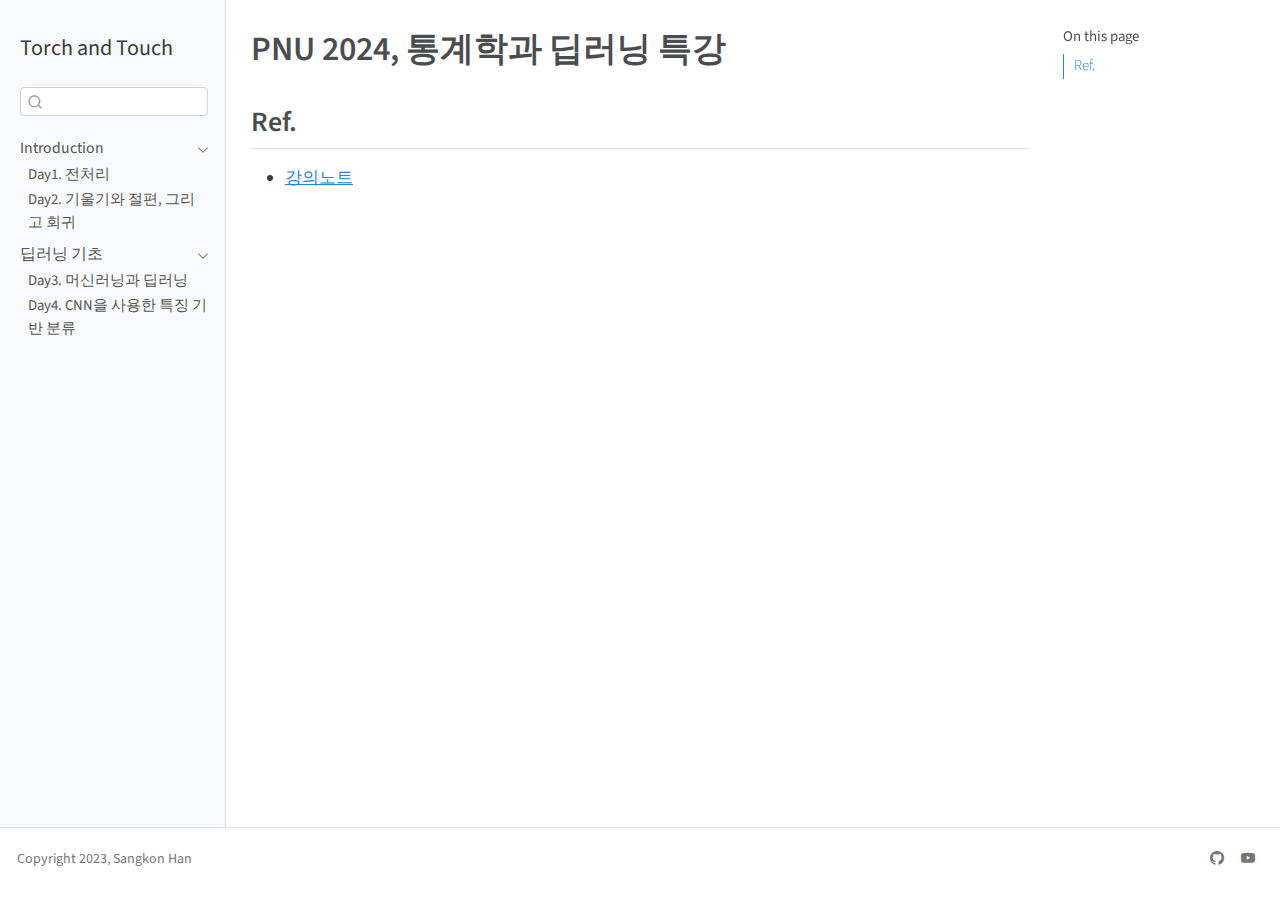
==== docs/index.html @ e37f135c "feat: 1주차" ====
<!DOCTYPE html>
<html xmlns="http://www.w3.org/1999/xhtml" lang="en" xml:lang="en"><head>

<meta charset="utf-8">
<meta name="generator" content="quarto-1.3.450">

<meta name="viewport" content="width=device-width, initial-scale=1.0, user-scalable=yes">


<title>Torch and Touch - PNU 2024, 통계학과 딥러닝 특강</title>
<style>
code{white-space: pre-wrap;}
span.smallcaps{font-variant: small-caps;}
div.columns{display: flex; gap: min(4vw, 1.5em);}
div.column{flex: auto; overflow-x: auto;}
div.hanging-indent{margin-left: 1.5em; text-indent: -1.5em;}
ul.task-list{list-style: none;}
ul.task-list li input[type="checkbox"] {
  width: 0.8em;
  margin: 0 0.8em 0.2em -1em; /* quarto-specific, see https://github.com/quarto-dev/quarto-cli/issues/4556 */ 
  vertical-align: middle;
}
</style>


<script src="site_libs/quarto-nav/quarto-nav.js"></script>
<script src="site_libs/quarto-nav/headroom.min.js"></script>
<script src="site_libs/clipboard/clipboard.min.js"></script>
<script src="site_libs/quarto-search/autocomplete.umd.js"></script>
<script src="site_libs/quarto-search/fuse.min.js"></script>
<script src="site_libs/quarto-search/quarto-search.js"></script>
<meta name="quarto:offset" content="./">
<script src="site_libs/quarto-html/quarto.js"></script>
<script src="site_libs/quarto-html/popper.min.js"></script>
<script src="site_libs/quarto-html/tippy.umd.min.js"></script>
<script src="site_libs/quarto-html/anchor.min.js"></script>
<link href="site_libs/quarto-html/tippy.css" rel="stylesheet">
<link href="site_libs/quarto-html/quarto-syntax-highlighting.css" rel="stylesheet" id="quarto-text-highlighting-styles">
<script src="site_libs/bootstrap/bootstrap.min.js"></script>
<link href="site_libs/bootstrap/bootstrap-icons.css" rel="stylesheet">
<link href="site_libs/bootstrap/bootstrap.min.css" rel="stylesheet" id="quarto-bootstrap" data-mode="light">
<script id="quarto-search-options" type="application/json">{
  "location": "sidebar",
  "copy-button": false,
  "collapse-after": 3,
  "panel-placement": "start",
  "type": "textbox",
  "limit": 20,
  "language": {
    "search-no-results-text": "No results",
    "search-matching-documents-text": "matching documents",
    "search-copy-link-title": "Copy link to search",
    "search-hide-matches-text": "Hide additional matches",
    "search-more-match-text": "more match in this document",
    "search-more-matches-text": "more matches in this document",
    "search-clear-button-title": "Clear",
    "search-detached-cancel-button-title": "Cancel",
    "search-submit-button-title": "Submit",
    "search-label": "Search"
  }
}</script>


<link rel="stylesheet" href="styles.css">
</head>

<body class="nav-sidebar docked">

<div id="quarto-search-results"></div>
  <header id="quarto-header" class="headroom fixed-top">
  <nav class="quarto-secondary-nav">
    <div class="container-fluid d-flex">
      <button type="button" class="quarto-btn-toggle btn" data-bs-toggle="collapse" data-bs-target="#quarto-sidebar,#quarto-sidebar-glass" aria-controls="quarto-sidebar" aria-expanded="false" aria-label="Toggle sidebar navigation" onclick="if (window.quartoToggleHeadroom) { window.quartoToggleHeadroom(); }">
        <i class="bi bi-layout-text-sidebar-reverse"></i>
      </button>
      <nav class="quarto-page-breadcrumbs" aria-label="breadcrumb"><ol class="breadcrumb"><li class="breadcrumb-item">
      Torch and Touch
      </li></ol></nav>
      <a class="flex-grow-1" role="button" data-bs-toggle="collapse" data-bs-target="#quarto-sidebar,#quarto-sidebar-glass" aria-controls="quarto-sidebar" aria-expanded="false" aria-label="Toggle sidebar navigation" onclick="if (window.quartoToggleHeadroom) { window.quartoToggleHeadroom(); }">      
      </a>
      <button type="button" class="btn quarto-search-button" aria-label="" onclick="window.quartoOpenSearch();">
        <i class="bi bi-search"></i>
      </button>
    </div>
  </nav>
</header>
<!-- content -->
<div id="quarto-content" class="quarto-container page-columns page-rows-contents page-layout-article">
<!-- sidebar -->
  <nav id="quarto-sidebar" class="sidebar collapse collapse-horizontal sidebar-navigation docked overflow-auto">
    <div class="pt-lg-2 mt-2 text-left sidebar-header">
    <div class="sidebar-title mb-0 py-0">
      <a href="./">Torch and Touch</a> 
    </div>
      </div>
        <div class="mt-2 flex-shrink-0 align-items-center">
        <div class="sidebar-search">
        <div id="quarto-search" class="" title="Search"></div>
        </div>
        </div>
    <div class="sidebar-menu-container"> 
    <ul class="list-unstyled mt-1">
        <li class="sidebar-item sidebar-item-section">
      <div class="sidebar-item-container"> 
            <a class="sidebar-item-text sidebar-link text-start" data-bs-toggle="collapse" data-bs-target="#" aria-expanded="true">
 <span class="menu-text">Introduction</span></a>
          <a class="sidebar-item-toggle text-start" data-bs-toggle="collapse" data-bs-target="#" aria-expanded="true" aria-label="Toggle section">
            <i class="bi bi-chevron-right ms-2"></i>
          </a> 
      </div>
      <ul id="" class="collapse list-unstyled sidebar-section depth1 show">  
          <li class="sidebar-item">
  <div class="sidebar-item-container"> 
  <a href="./DL01.html" class="sidebar-item-text sidebar-link">
 <span class="menu-text">Day1. 전처리</span></a>
  </div>
</li>
          <li class="sidebar-item">
  <div class="sidebar-item-container"> 
  <a href="./DL02.html" class="sidebar-item-text sidebar-link">
 <span class="menu-text">Day2. 기울기와 절편, 그리고 회귀</span></a>
  </div>
</li>
      </ul>
  </li>
        <li class="sidebar-item sidebar-item-section">
      <div class="sidebar-item-container"> 
            <a class="sidebar-item-text sidebar-link text-start" data-bs-toggle="collapse" data-bs-target="#" aria-expanded="true">
 <span class="menu-text">딥러닝 기초</span></a>
          <a class="sidebar-item-toggle text-start" data-bs-toggle="collapse" data-bs-target="#" aria-expanded="true" aria-label="Toggle section">
            <i class="bi bi-chevron-right ms-2"></i>
          </a> 
      </div>
      <ul id="" class="collapse list-unstyled sidebar-section depth1 show">  
          <li class="sidebar-item">
  <div class="sidebar-item-container"> 
  <a href="./DL03.html" class="sidebar-item-text sidebar-link">
 <span class="menu-text">Day3. 머신러닝과 딥러닝</span></a>
  </div>
</li>
          <li class="sidebar-item">
  <div class="sidebar-item-container"> 
  <a href="./DL04.html" class="sidebar-item-text sidebar-link">
 <span class="menu-text">Day4. CNN을 사용한 특징 기반 분류</span></a>
  </div>
</li>
      </ul>
  </li>
    </ul>
    </div>
</nav>
<div id="quarto-sidebar-glass" data-bs-toggle="collapse" data-bs-target="#quarto-sidebar,#quarto-sidebar-glass"></div>
<!-- margin-sidebar -->
    <div id="quarto-margin-sidebar" class="sidebar margin-sidebar">
        <nav id="TOC" role="doc-toc" class="toc-active">
    <h2 id="toc-title">On this page</h2>
   
  <ul>
  <li><a href="#ref." id="toc-ref." class="nav-link active" data-scroll-target="#ref.">Ref.</a></li>
  </ul>
</nav>
    </div>
<!-- main -->
<main class="content" id="quarto-document-content">

<header id="title-block-header" class="quarto-title-block default">
<div class="quarto-title">
<h1 class="title">PNU 2024, 통계학과 딥러닝 특강</h1>
</div>



<div class="quarto-title-meta">

    
  
    
  </div>
  

</header>

<section id="ref." class="level2">
<h2 class="anchored" data-anchor-id="ref.">Ref.</h2>
<ul>
<li><a href="https://docs.google.com/presentation/d/1ATnf8pThlAE1qPKG3QyYzNsoxRuohomOznWsZfZLNWk/edit#slide=id.p1">강의노트</a></li>
</ul>


</section>

</main> <!-- /main -->
<script id="quarto-html-after-body" type="application/javascript">
window.document.addEventListener("DOMContentLoaded", function (event) {
  const toggleBodyColorMode = (bsSheetEl) => {
    const mode = bsSheetEl.getAttribute("data-mode");
    const bodyEl = window.document.querySelector("body");
    if (mode === "dark") {
      bodyEl.classList.add("quarto-dark");
      bodyEl.classList.remove("quarto-light");
    } else {
      bodyEl.classList.add("quarto-light");
      bodyEl.classList.remove("quarto-dark");
    }
  }
  const toggleBodyColorPrimary = () => {
    const bsSheetEl = window.document.querySelector("link#quarto-bootstrap");
    if (bsSheetEl) {
      toggleBodyColorMode(bsSheetEl);
    }
  }
  toggleBodyColorPrimary();  
  const icon = "";
  const anchorJS = new window.AnchorJS();
  anchorJS.options = {
    placement: 'right',
    icon: icon
  };
  anchorJS.add('.anchored');
  const isCodeAnnotation = (el) => {
    for (const clz of el.classList) {
      if (clz.startsWith('code-annotation-')) {                     
        return true;
      }
    }
    return false;
  }
  const clipboard = new window.ClipboardJS('.code-copy-button', {
    text: function(trigger) {
      const codeEl = trigger.previousElementSibling.cloneNode(true);
      for (const childEl of codeEl.children) {
        if (isCodeAnnotation(childEl)) {
          childEl.remove();
        }
      }
      return codeEl.innerText;
    }
  });
  clipboard.on('success', function(e) {
    // button target
    const button = e.trigger;
    // don't keep focus
    button.blur();
    // flash "checked"
    button.classList.add('code-copy-button-checked');
    var currentTitle = button.getAttribute("title");
    button.setAttribute("title", "Copied!");
    let tooltip;
    if (window.bootstrap) {
      button.setAttribute("data-bs-toggle", "tooltip");
      button.setAttribute("data-bs-placement", "left");
      button.setAttribute("data-bs-title", "Copied!");
      tooltip = new bootstrap.Tooltip(button, 
        { trigger: "manual", 
          customClass: "code-copy-button-tooltip",
          offset: [0, -8]});
      tooltip.show();    
    }
    setTimeout(function() {
      if (tooltip) {
        tooltip.hide();
        button.removeAttribute("data-bs-title");
        button.removeAttribute("data-bs-toggle");
        button.removeAttribute("data-bs-placement");
      }
      button.setAttribute("title", currentTitle);
      button.classList.remove('code-copy-button-checked');
    }, 1000);
    // clear code selection
    e.clearSelection();
  });
  function tippyHover(el, contentFn) {
    const config = {
      allowHTML: true,
      content: contentFn,
      maxWidth: 500,
      delay: 100,
      arrow: false,
      appendTo: function(el) {
          return el.parentElement;
      },
      interactive: true,
      interactiveBorder: 10,
      theme: 'quarto',
      placement: 'bottom-start'
    };
    window.tippy(el, config); 
  }
  const noterefs = window.document.querySelectorAll('a[role="doc-noteref"]');
  for (var i=0; i<noterefs.length; i++) {
    const ref = noterefs[i];
    tippyHover(ref, function() {
      // use id or data attribute instead here
      let href = ref.getAttribute('data-footnote-href') || ref.getAttribute('href');
      try { href = new URL(href).hash; } catch {}
      const id = href.replace(/^#\/?/, "");
      const note = window.document.getElementById(id);
      return note.innerHTML;
    });
  }
      let selectedAnnoteEl;
      const selectorForAnnotation = ( cell, annotation) => {
        let cellAttr = 'data-code-cell="' + cell + '"';
        let lineAttr = 'data-code-annotation="' +  annotation + '"';
        const selector = 'span[' + cellAttr + '][' + lineAttr + ']';
        return selector;
      }
      const selectCodeLines = (annoteEl) => {
        const doc = window.document;
        const targetCell = annoteEl.getAttribute("data-target-cell");
        const targetAnnotation = annoteEl.getAttribute("data-target-annotation");
        const annoteSpan = window.document.querySelector(selectorForAnnotation(targetCell, targetAnnotation));
        const lines = annoteSpan.getAttribute("data-code-lines").split(",");
        const lineIds = lines.map((line) => {
          return targetCell + "-" + line;
        })
        let top = null;
        let height = null;
        let parent = null;
        if (lineIds.length > 0) {
            //compute the position of the single el (top and bottom and make a div)
            const el = window.document.getElementById(lineIds[0]);
            top = el.offsetTop;
            height = el.offsetHeight;
            parent = el.parentElement.parentElement;
          if (lineIds.length > 1) {
            const lastEl = window.document.getElementById(lineIds[lineIds.length - 1]);
            const bottom = lastEl.offsetTop + lastEl.offsetHeight;
            height = bottom - top;
          }
          if (top !== null && height !== null && parent !== null) {
            // cook up a div (if necessary) and position it 
            let div = window.document.getElementById("code-annotation-line-highlight");
            if (div === null) {
              div = window.document.createElement("div");
              div.setAttribute("id", "code-annotation-line-highlight");
              div.style.position = 'absolute';
              parent.appendChild(div);
            }
            div.style.top = top - 2 + "px";
            div.style.height = height + 4 + "px";
            let gutterDiv = window.document.getElementById("code-annotation-line-highlight-gutter");
            if (gutterDiv === null) {
              gutterDiv = window.document.createElement("div");
              gutterDiv.setAttribute("id", "code-annotation-line-highlight-gutter");
              gutterDiv.style.position = 'absolute';
              const codeCell = window.document.getElementById(targetCell);
              const gutter = codeCell.querySelector('.code-annotation-gutter');
              gutter.appendChild(gutterDiv);
            }
            gutterDiv.style.top = top - 2 + "px";
            gutterDiv.style.height = height + 4 + "px";
          }
          selectedAnnoteEl = annoteEl;
        }
      };
      const unselectCodeLines = () => {
        const elementsIds = ["code-annotation-line-highlight", "code-annotation-line-highlight-gutter"];
        elementsIds.forEach((elId) => {
          const div = window.document.getElementById(elId);
          if (div) {
            div.remove();
          }
        });
        selectedAnnoteEl = undefined;
      };
      // Attach click handler to the DT
      const annoteDls = window.document.querySelectorAll('dt[data-target-cell]');
      for (const annoteDlNode of annoteDls) {
        annoteDlNode.addEventListener('click', (event) => {
          const clickedEl = event.target;
          if (clickedEl !== selectedAnnoteEl) {
            unselectCodeLines();
            const activeEl = window.document.querySelector('dt[data-target-cell].code-annotation-active');
            if (activeEl) {
              activeEl.classList.remove('code-annotation-active');
            }
            selectCodeLines(clickedEl);
            clickedEl.classList.add('code-annotation-active');
          } else {
            // Unselect the line
            unselectCodeLines();
            clickedEl.classList.remove('code-annotation-active');
          }
        });
      }
  const findCites = (el) => {
    const parentEl = el.parentElement;
    if (parentEl) {
      const cites = parentEl.dataset.cites;
      if (cites) {
        return {
          el,
          cites: cites.split(' ')
        };
      } else {
        return findCites(el.parentElement)
      }
    } else {
      return undefined;
    }
  };
  var bibliorefs = window.document.querySelectorAll('a[role="doc-biblioref"]');
  for (var i=0; i<bibliorefs.length; i++) {
    const ref = bibliorefs[i];
    const citeInfo = findCites(ref);
    if (citeInfo) {
      tippyHover(citeInfo.el, function() {
        var popup = window.document.createElement('div');
        citeInfo.cites.forEach(function(cite) {
          var citeDiv = window.document.createElement('div');
          citeDiv.classList.add('hanging-indent');
          citeDiv.classList.add('csl-entry');
          var biblioDiv = window.document.getElementById('ref-' + cite);
          if (biblioDiv) {
            citeDiv.innerHTML = biblioDiv.innerHTML;
          }
          popup.appendChild(citeDiv);
        });
        return popup.innerHTML;
      });
    }
  }
});
</script>
</div> <!-- /content -->
<footer class="footer">
  <div class="nav-footer">
    <div class="nav-footer-left">Copyright 2023, Sangkon Han</div>   
    <div class="nav-footer-center">
      &nbsp;
    </div>
    <div class="nav-footer-right">
      <ul class="footer-items list-unstyled">
    <li class="nav-item compact">
    <a class="nav-link" href="https://github.com/sigmadream">
      <i class="bi bi-github" role="img">
</i> 
    </a>
  </li>  
    <li class="nav-item compact">
    <a class="nav-link" href="https://www.youtube.com/@sangkonhan">
      <i class="bi bi-youtube" role="img">
</i> 
    </a>
  </li>  
</ul>
    </div>
  </div>
</footer>



</body></html>
---- docs/site_libs/quarto-html/tippy.css ----
.tippy-box[data-animation=fade][data-state=hidden]{opacity:0}[data-tippy-root]{max-width:calc(100vw - 10px)}.tippy-box{position:relative;background-color:#333;color:#fff;border-radius:4px;font-size:14px;line-height:1.4;white-space:normal;outline:0;transition-property:transform,visibility,opacity}.tippy-box[data-placement^=top]>.tippy-arrow{bottom:0}.tippy-box[data-placement^=top]>.tippy-arrow:before{bottom:-7px;left:0;border-width:8px 8px 0;border-top-color:initial;transform-origin:center top}.tippy-box[data-placement^=bottom]>.tippy-arrow{top:0}.tippy-box[data-placement^=bottom]>.tippy-arrow:before{top:-7px;left:0;border-width:0 8px 8px;border-bottom-color:initial;transform-origin:center bottom}.tippy-box[data-placement^=left]>.tippy-arrow{right:0}.tippy-box[data-placement^=left]>.tippy-arrow:before{border-width:8px 0 8px 8px;border-left-color:initial;right:-7px;transform-origin:center left}.tippy-box[data-placement^=right]>.tippy-arrow{left:0}.tippy-box[data-placement^=right]>.tippy-arrow:before{left:-7px;border-width:8px 8px 8px 0;border-right-color:initial;transform-origin:center right}.tippy-box[data-inertia][data-state=visible]{transition-timing-function:cubic-bezier(.54,1.5,.38,1.11)}.tippy-arrow{width:16px;height:16px;color:#333}.tippy-arrow:before{content:"";position:absolute;border-color:transparent;border-style:solid}.tippy-content{position:relative;padding:5px 9px;z-index:1}
---- docs/site_libs/quarto-html/quarto-syntax-highlighting.css ----
/* quarto syntax highlight colors */
:root {
  --quarto-hl-ot-color: #003B4F;
  --quarto-hl-at-color: #657422;
  --quarto-hl-ss-color: #20794D;
  --quarto-hl-an-color: #5E5E5E;
  --quarto-hl-fu-color: #4758AB;
  --quarto-hl-st-color: #20794D;
  --quarto-hl-cf-color: #003B4F;
  --quarto-hl-op-color: #5E5E5E;
  --quarto-hl-er-color: #AD0000;
  --quarto-hl-bn-color: #AD0000;
  --quarto-hl-al-color: #AD0000;
  --quarto-hl-va-color: #111111;
  --quarto-hl-bu-color: inherit;
  --quarto-hl-ex-color: inherit;
  --quarto-hl-pp-color: #AD0000;
  --quarto-hl-in-color: #5E5E5E;
  --quarto-hl-vs-color: #20794D;
  --quarto-hl-wa-color: #5E5E5E;
  --quarto-hl-do-color: #5E5E5E;
  --quarto-hl-im-color: #00769E;
  --quarto-hl-ch-color: #20794D;
  --quarto-hl-dt-color: #AD0000;
  --quarto-hl-fl-color: #AD0000;
  --quarto-hl-co-color: #5E5E5E;
  --quarto-hl-cv-color: #5E5E5E;
  --quarto-hl-cn-color: #8f5902;
  --quarto-hl-sc-color: #5E5E5E;
  --quarto-hl-dv-color: #AD0000;
  --quarto-hl-kw-color: #003B4F;
}

/* other quarto variables */
:root {
  --quarto-font-monospace: SFMono-Regular, Menlo, Monaco, Consolas, "Liberation Mono", "Courier New", monospace;
}

pre > code.sourceCode > span {
  color: #003B4F;
}

code span {
  color: #003B4F;
}

code.sourceCode > span {
  color: #003B4F;
}

div.sourceCode,
div.sourceCode pre.sourceCode {
  color: #003B4F;
}

code span.ot {
  color: #003B4F;
  font-style: inherit;
}

code span.at {
  color: #657422;
  font-style: inherit;
}

code span.ss {
  color: #20794D;
  font-style: inherit;
}

code span.an {
  color: #5E5E5E;
  font-style: inherit;
}

code span.fu {
  color: #4758AB;
  font-style: inherit;
}

code span.st {
  color: #20794D;
  font-style: inherit;
}

code span.cf {
  color: #003B4F;
  font-style: inherit;
}

code span.op {
  color: #5E5E5E;
  font-style: inherit;
}

code span.er {
  color: #AD0000;
  font-style: inherit;
}

code span.bn {
  color: #AD0000;
  font-style: inherit;
}

code span.al {
  color: #AD0000;
  font-style: inherit;
}

code span.va {
  color: #111111;
  font-style: inherit;
}

code span.bu {
  font-style: inherit;
}

code span.ex {
  font-style: inherit;
}

code span.pp {
  color: #AD0000;
  font-style: inherit;
}

code span.in {
  color: #5E5E5E;
  font-style: inherit;
}

code span.vs {
  color: #20794D;
  font-style: inherit;
}

code span.wa {
  color: #5E5E5E;
  font-style: italic;
}

code span.do {
  color: #5E5E5E;
  font-style: italic;
}

code span.im {
  color: #00769E;
  font-style: inherit;
}

code span.ch {
  color: #20794D;
  font-style: inherit;
}

code span.dt {
  color: #AD0000;
  font-style: inherit;
}

code span.fl {
  color: #AD0000;
  font-style: inherit;
}

code span.co {
  color: #5E5E5E;
  font-style: inherit;
}

code span.cv {
  color: #5E5E5E;
  font-style: italic;
}

code span.cn {
  color: #8f5902;
  font-style: inherit;
}

code span.sc {
  color: #5E5E5E;
  font-style: inherit;
}

code span.dv {
  color: #AD0000;
  font-style: inherit;
}

code span.kw {
  color: #003B4F;
  font-style: inherit;
}

.prevent-inlining {
  content: "</";
}

/*# sourceMappingURL=debc5d5d77c3f9108843748ff7464032.css.map */
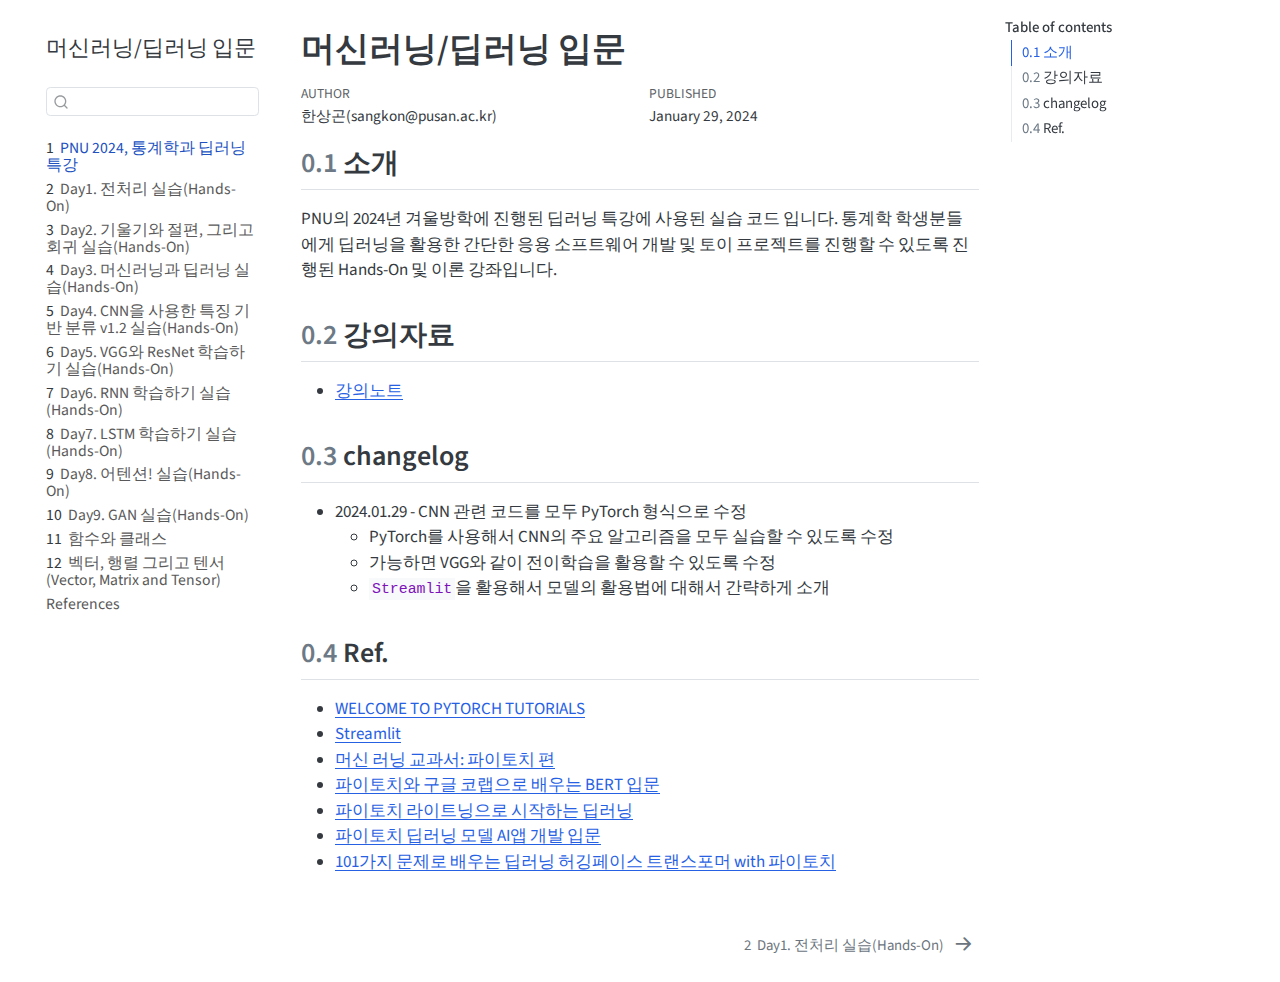
==== commit 1419d2ef: "feat: 2주차" ====
--- a/docs/index.html
+++ b/docs/index.html
@@ -2,12 +2,14 @@
 <html xmlns="http://www.w3.org/1999/xhtml" lang="en" xml:lang="en"><head>
 
 <meta charset="utf-8">
-<meta name="generator" content="quarto-1.3.450">
+<meta name="generator" content="quarto-1.4.549">
 
 <meta name="viewport" content="width=device-width, initial-scale=1.0, user-scalable=yes">
 
-
-<title>Torch and Touch - PNU 2024, 통계학과 딥러닝 특강</title>
+<meta name="author" content="한상곤(sangkon@pusan.ac.kr)">
+<meta name="dcterms.date" content="2024-01-29">
+
+<title>머신러닝/딥러닝 입문</title>
 <style>
 code{white-space: pre-wrap;}
 span.smallcaps{font-variant: small-caps;}
@@ -30,6 +32,7 @@
 <script src="site_libs/quarto-search/fuse.min.js"></script>
 <script src="site_libs/quarto-search/quarto-search.js"></script>
 <meta name="quarto:offset" content="./">
+<link href="./DL01.html" rel="next">
 <script src="site_libs/quarto-html/quarto.js"></script>
 <script src="site_libs/quarto-html/popper.min.js"></script>
 <script src="site_libs/quarto-html/tippy.umd.min.js"></script>
@@ -45,7 +48,13 @@
   "collapse-after": 3,
   "panel-placement": "start",
   "type": "textbox",
-  "limit": 20,
+  "limit": 50,
+  "keyboard-shortcut": [
+    "f",
+    "/",
+    "s"
+  ],
+  "show-item-context": false,
   "language": {
     "search-no-results-text": "No results",
     "search-matching-documents-text": "matching documents",
@@ -54,6 +63,7 @@
     "search-more-match-text": "more match in this document",
     "search-more-matches-text": "more matches in this document",
     "search-clear-button-title": "Clear",
+    "search-text-placeholder": "",
     "search-detached-cancel-button-title": "Cancel",
     "search-submit-button-title": "Submit",
     "search-label": "Search"
@@ -61,23 +71,20 @@
 }</script>
 
 
-<link rel="stylesheet" href="styles.css">
 </head>
 
-<body class="nav-sidebar docked">
+<body class="nav-sidebar floating">
 
 <div id="quarto-search-results"></div>
   <header id="quarto-header" class="headroom fixed-top">
   <nav class="quarto-secondary-nav">
     <div class="container-fluid d-flex">
-      <button type="button" class="quarto-btn-toggle btn" data-bs-toggle="collapse" data-bs-target="#quarto-sidebar,#quarto-sidebar-glass" aria-controls="quarto-sidebar" aria-expanded="false" aria-label="Toggle sidebar navigation" onclick="if (window.quartoToggleHeadroom) { window.quartoToggleHeadroom(); }">
+      <button type="button" class="quarto-btn-toggle btn" data-bs-toggle="collapse" data-bs-target=".quarto-sidebar-collapse-item" aria-controls="quarto-sidebar" aria-expanded="false" aria-label="Toggle sidebar navigation" onclick="if (window.quartoToggleHeadroom) { window.quartoToggleHeadroom(); }">
         <i class="bi bi-layout-text-sidebar-reverse"></i>
       </button>
-      <nav class="quarto-page-breadcrumbs" aria-label="breadcrumb"><ol class="breadcrumb"><li class="breadcrumb-item">
-      Torch and Touch
-      </li></ol></nav>
-      <a class="flex-grow-1" role="button" data-bs-toggle="collapse" data-bs-target="#quarto-sidebar,#quarto-sidebar-glass" aria-controls="quarto-sidebar" aria-expanded="false" aria-label="Toggle sidebar navigation" onclick="if (window.quartoToggleHeadroom) { window.quartoToggleHeadroom(); }">      
-      </a>
+        <nav class="quarto-page-breadcrumbs" aria-label="breadcrumb"><ol class="breadcrumb"><li class="breadcrumb-item"><a href="./index.html"><span class="chapter-number">1</span>&nbsp; <span class="chapter-title">PNU 2024, 통계학과 딥러닝 특강</span></a></li></ol></nav>
+        <a class="flex-grow-1" role="button" data-bs-toggle="collapse" data-bs-target=".quarto-sidebar-collapse-item" aria-controls="quarto-sidebar" aria-expanded="false" aria-label="Toggle sidebar navigation" onclick="if (window.quartoToggleHeadroom) { window.quartoToggleHeadroom(); }">      
+        </a>
       <button type="button" class="btn quarto-search-button" aria-label="" onclick="window.quartoOpenSearch();">
         <i class="bi bi-search"></i>
       </button>
@@ -87,10 +94,10 @@
 <!-- content -->
 <div id="quarto-content" class="quarto-container page-columns page-rows-contents page-layout-article">
 <!-- sidebar -->
-  <nav id="quarto-sidebar" class="sidebar collapse collapse-horizontal sidebar-navigation docked overflow-auto">
+  <nav id="quarto-sidebar" class="sidebar collapse collapse-horizontal quarto-sidebar-collapse-item sidebar-navigation floating overflow-auto">
     <div class="pt-lg-2 mt-2 text-left sidebar-header">
     <div class="sidebar-title mb-0 py-0">
-      <a href="./">Torch and Touch</a> 
+      <a href="./">머신러닝/딥러닝 입문</a> 
     </div>
       </div>
         <div class="mt-2 flex-shrink-0 align-items-center">
@@ -100,63 +107,98 @@
         </div>
     <div class="sidebar-menu-container"> 
     <ul class="list-unstyled mt-1">
-        <li class="sidebar-item sidebar-item-section">
-      <div class="sidebar-item-container"> 
-            <a class="sidebar-item-text sidebar-link text-start" data-bs-toggle="collapse" data-bs-target="#" aria-expanded="true">
- <span class="menu-text">Introduction</span></a>
-          <a class="sidebar-item-toggle text-start" data-bs-toggle="collapse" data-bs-target="#" aria-expanded="true" aria-label="Toggle section">
-            <i class="bi bi-chevron-right ms-2"></i>
-          </a> 
-      </div>
-      <ul id="" class="collapse list-unstyled sidebar-section depth1 show">  
-          <li class="sidebar-item">
+        <li class="sidebar-item">
+  <div class="sidebar-item-container"> 
+  <a href="./index.html" class="sidebar-item-text sidebar-link active">
+ <span class="menu-text"><span class="chapter-number">1</span>&nbsp; <span class="chapter-title">PNU 2024, 통계학과 딥러닝 특강</span></span></a>
+  </div>
+</li>
+        <li class="sidebar-item">
   <div class="sidebar-item-container"> 
   <a href="./DL01.html" class="sidebar-item-text sidebar-link">
- <span class="menu-text">Day1. 전처리</span></a>
-  </div>
-</li>
-          <li class="sidebar-item">
+ <span class="menu-text"><span class="chapter-number">2</span>&nbsp; <span class="chapter-title">Day1. 전처리 실습(Hands-On)</span></span></a>
+  </div>
+</li>
+        <li class="sidebar-item">
   <div class="sidebar-item-container"> 
   <a href="./DL02.html" class="sidebar-item-text sidebar-link">
- <span class="menu-text">Day2. 기울기와 절편, 그리고 회귀</span></a>
-  </div>
-</li>
-      </ul>
-  </li>
-        <li class="sidebar-item sidebar-item-section">
-      <div class="sidebar-item-container"> 
-            <a class="sidebar-item-text sidebar-link text-start" data-bs-toggle="collapse" data-bs-target="#" aria-expanded="true">
- <span class="menu-text">딥러닝 기초</span></a>
-          <a class="sidebar-item-toggle text-start" data-bs-toggle="collapse" data-bs-target="#" aria-expanded="true" aria-label="Toggle section">
-            <i class="bi bi-chevron-right ms-2"></i>
-          </a> 
-      </div>
-      <ul id="" class="collapse list-unstyled sidebar-section depth1 show">  
-          <li class="sidebar-item">
+ <span class="menu-text"><span class="chapter-number">3</span>&nbsp; <span class="chapter-title">Day2. 기울기와 절편, 그리고 회귀 실습(Hands-On)</span></span></a>
+  </div>
+</li>
+        <li class="sidebar-item">
   <div class="sidebar-item-container"> 
   <a href="./DL03.html" class="sidebar-item-text sidebar-link">
- <span class="menu-text">Day3. 머신러닝과 딥러닝</span></a>
-  </div>
-</li>
-          <li class="sidebar-item">
+ <span class="menu-text"><span class="chapter-number">4</span>&nbsp; <span class="chapter-title">Day3. 머신러닝과 딥러닝 실습(Hands-On)</span></span></a>
+  </div>
+</li>
+        <li class="sidebar-item">
   <div class="sidebar-item-container"> 
   <a href="./DL04.html" class="sidebar-item-text sidebar-link">
- <span class="menu-text">Day4. CNN을 사용한 특징 기반 분류</span></a>
-  </div>
-</li>
-      </ul>
-  </li>
+ <span class="menu-text"><span class="chapter-number">5</span>&nbsp; <span class="chapter-title">Day4. CNN을 사용한 특징 기반 분류 v1.2 실습(Hands-On)</span></span></a>
+  </div>
+</li>
+        <li class="sidebar-item">
+  <div class="sidebar-item-container"> 
+  <a href="./DL05.html" class="sidebar-item-text sidebar-link">
+ <span class="menu-text"><span class="chapter-number">6</span>&nbsp; <span class="chapter-title">Day5. VGG와 ResNet 학습하기 실습(Hands-On)</span></span></a>
+  </div>
+</li>
+        <li class="sidebar-item">
+  <div class="sidebar-item-container"> 
+  <a href="./DL06.html" class="sidebar-item-text sidebar-link">
+ <span class="menu-text"><span class="chapter-number">7</span>&nbsp; <span class="chapter-title">Day6. RNN 학습하기 실습(Hands-On)</span></span></a>
+  </div>
+</li>
+        <li class="sidebar-item">
+  <div class="sidebar-item-container"> 
+  <a href="./DL07.html" class="sidebar-item-text sidebar-link">
+ <span class="menu-text"><span class="chapter-number">8</span>&nbsp; <span class="chapter-title">Day7. LSTM 학습하기 실습(Hands-On)</span></span></a>
+  </div>
+</li>
+        <li class="sidebar-item">
+  <div class="sidebar-item-container"> 
+  <a href="./DL08.html" class="sidebar-item-text sidebar-link">
+ <span class="menu-text"><span class="chapter-number">9</span>&nbsp; <span class="chapter-title">Day8. 어텐션! 실습(Hands-On)</span></span></a>
+  </div>
+</li>
+        <li class="sidebar-item">
+  <div class="sidebar-item-container"> 
+  <a href="./DL09.html" class="sidebar-item-text sidebar-link">
+ <span class="menu-text"><span class="chapter-number">10</span>&nbsp; <span class="chapter-title">Day9. GAN 실습(Hands-On)</span></span></a>
+  </div>
+</li>
+        <li class="sidebar-item">
+  <div class="sidebar-item-container"> 
+  <a href="./DL00_Python.html" class="sidebar-item-text sidebar-link">
+ <span class="menu-text"><span class="chapter-number">11</span>&nbsp; <span class="chapter-title">함수와 클래스</span></span></a>
+  </div>
+</li>
+        <li class="sidebar-item">
+  <div class="sidebar-item-container"> 
+  <a href="./DL00_Torch.html" class="sidebar-item-text sidebar-link">
+ <span class="menu-text"><span class="chapter-number">12</span>&nbsp; <span class="chapter-title">벡터, 행렬 그리고 텐서(Vector, Matrix and Tensor)</span></span></a>
+  </div>
+</li>
+        <li class="sidebar-item">
+  <div class="sidebar-item-container"> 
+  <a href="./references.html" class="sidebar-item-text sidebar-link">
+ <span class="menu-text">References</span></a>
+  </div>
+</li>
     </ul>
     </div>
 </nav>
-<div id="quarto-sidebar-glass" data-bs-toggle="collapse" data-bs-target="#quarto-sidebar,#quarto-sidebar-glass"></div>
+<div id="quarto-sidebar-glass" class="quarto-sidebar-collapse-item" data-bs-toggle="collapse" data-bs-target=".quarto-sidebar-collapse-item"></div>
 <!-- margin-sidebar -->
     <div id="quarto-margin-sidebar" class="sidebar margin-sidebar">
         <nav id="TOC" role="doc-toc" class="toc-active">
-    <h2 id="toc-title">On this page</h2>
+    <h2 id="toc-title">Table of contents</h2>
    
   <ul>
-  <li><a href="#ref." id="toc-ref." class="nav-link active" data-scroll-target="#ref.">Ref.</a></li>
+  <li><a href="#소개" id="toc-소개" class="nav-link active" data-scroll-target="#소개"><span class="header-section-number">0.1</span> 소개</a></li>
+  <li><a href="#강의자료" id="toc-강의자료" class="nav-link" data-scroll-target="#강의자료"><span class="header-section-number">0.2</span> 강의자료</a></li>
+  <li><a href="#changelog" id="toc-changelog" class="nav-link" data-scroll-target="#changelog"><span class="header-section-number">0.3</span> changelog</a></li>
+  <li><a href="#ref." id="toc-ref." class="nav-link" data-scroll-target="#ref."><span class="header-section-number">0.4</span> Ref.</a></li>
   </ul>
 </nav>
     </div>
@@ -165,25 +207,66 @@
 
 <header id="title-block-header" class="quarto-title-block default">
 <div class="quarto-title">
-<h1 class="title">PNU 2024, 통계학과 딥러닝 특강</h1>
+<h1 class="title">머신러닝/딥러닝 입문</h1>
 </div>
 
 
 
 <div class="quarto-title-meta">
 
+    <div>
+    <div class="quarto-title-meta-heading">Author</div>
+    <div class="quarto-title-meta-contents">
+             <p>한상곤(sangkon@pusan.ac.kr) </p>
+          </div>
+  </div>
     
+    <div>
+    <div class="quarto-title-meta-heading">Published</div>
+    <div class="quarto-title-meta-contents">
+      <p class="date">January 29, 2024</p>
+    </div>
+  </div>
   
     
   </div>
   
 
+
 </header>
 
-<section id="ref." class="level2">
-<h2 class="anchored" data-anchor-id="ref.">Ref.</h2>
+
+<section id="소개" class="level2" data-number="0.1">
+<h2 data-number="0.1" class="anchored" data-anchor-id="소개"><span class="header-section-number">0.1</span> 소개</h2>
+<p>PNU의 2024년 겨울방학에 진행된 딥러닝 특강에 사용된 실습 코드 입니다. 통계학 학생분들에게 딥러닝을 활용한 간단한 응용 소프트웨어 개발 및 토이 프로젝트를 진행할 수 있도록 진행된 Hands-On 및 이론 강좌입니다.</p>
+</section>
+<section id="강의자료" class="level2" data-number="0.2">
+<h2 data-number="0.2" class="anchored" data-anchor-id="강의자료"><span class="header-section-number">0.2</span> 강의자료</h2>
 <ul>
 <li><a href="https://docs.google.com/presentation/d/1ATnf8pThlAE1qPKG3QyYzNsoxRuohomOznWsZfZLNWk/edit#slide=id.p1">강의노트</a></li>
+</ul>
+</section>
+<section id="changelog" class="level2" data-number="0.3">
+<h2 data-number="0.3" class="anchored" data-anchor-id="changelog"><span class="header-section-number">0.3</span> changelog</h2>
+<ul>
+<li>2024.01.29 - CNN 관련 코드를 모두 PyTorch 형식으로 수정
+<ul>
+<li>PyTorch를 사용해서 CNN의 주요 알고리즘을 모두 실습할 수 있도록 수정</li>
+<li>가능하면 VGG와 같이 전이학습을 활용할 수 있도록 수정</li>
+<li><code>Streamlit</code>을 활용해서 모델의 활용법에 대해서 간략하게 소개</li>
+</ul></li>
+</ul>
+</section>
+<section id="ref." class="level2" data-number="0.4">
+<h2 data-number="0.4" class="anchored" data-anchor-id="ref."><span class="header-section-number">0.4</span> Ref.</h2>
+<ul>
+<li><a href="https://pytorch.org/tutorials/">WELCOME TO PYTORCH TUTORIALS</a></li>
+<li><a href="https://streamlit.io/">Streamlit</a></li>
+<li><a href="https://www.aladin.co.kr/shop/wproduct.aspx?ItemId=329349411">머신 러닝 교과서: 파이토치 편</a></li>
+<li><a href="https://www.aladin.co.kr/shop/wproduct.aspx?ItemId=331961604">파이토치와 구글 코랩으로 배우는 BERT 입문</a></li>
+<li><a href="https://www.aladin.co.kr/shop/wproduct.aspx?ItemId=324259040">파이토치 라이트닝으로 시작하는 딥러닝</a></li>
+<li><a href="https://www.aladin.co.kr/shop/wproduct.aspx?ItemId=324317028">파이토치 딥러닝 모델 AI앱 개발 입문</a></li>
+<li><a href="https://www.aladin.co.kr/shop/wproduct.aspx?ItemId=321812932">101가지 문제로 배우는 딥러닝 허깅페이스 트랜스포머 with 파이토치</a></li>
 </ul>
 
 
@@ -269,10 +352,9 @@
     // clear code selection
     e.clearSelection();
   });
-  function tippyHover(el, contentFn) {
+  function tippyHover(el, contentFn, onTriggerFn, onUntriggerFn) {
     const config = {
       allowHTML: true,
-      content: contentFn,
       maxWidth: 500,
       delay: 100,
       arrow: false,
@@ -282,8 +364,17 @@
       interactive: true,
       interactiveBorder: 10,
       theme: 'quarto',
-      placement: 'bottom-start'
+      placement: 'bottom-start',
     };
+    if (contentFn) {
+      config.content = contentFn;
+    }
+    if (onTriggerFn) {
+      config.onTrigger = onTriggerFn;
+    }
+    if (onUntriggerFn) {
+      config.onUntrigger = onUntriggerFn;
+    }
     window.tippy(el, config); 
   }
   const noterefs = window.document.querySelectorAll('a[role="doc-noteref"]');
@@ -296,6 +387,125 @@
       const id = href.replace(/^#\/?/, "");
       const note = window.document.getElementById(id);
       return note.innerHTML;
+    });
+  }
+  const xrefs = window.document.querySelectorAll('a.quarto-xref');
+  const processXRef = (id, note) => {
+    // Strip column container classes
+    const stripColumnClz = (el) => {
+      el.classList.remove("page-full", "page-columns");
+      if (el.children) {
+        for (const child of el.children) {
+          stripColumnClz(child);
+        }
+      }
+    }
+    stripColumnClz(note)
+    if (id === null || id.startsWith('sec-')) {
+      // Special case sections, only their first couple elements
+      const container = document.createElement("div");
+      if (note.children && note.children.length > 2) {
+        container.appendChild(note.children[0].cloneNode(true));
+        for (let i = 1; i < note.children.length; i++) {
+          const child = note.children[i];
+          if (child.tagName === "P" && child.innerText === "") {
+            continue;
+          } else {
+            container.appendChild(child.cloneNode(true));
+            break;
+          }
+        }
+        if (window.Quarto?.typesetMath) {
+          window.Quarto.typesetMath(container);
+        }
+        return container.innerHTML
+      } else {
+        if (window.Quarto?.typesetMath) {
+          window.Quarto.typesetMath(note);
+        }
+        return note.innerHTML;
+      }
+    } else {
+      // Remove any anchor links if they are present
+      const anchorLink = note.querySelector('a.anchorjs-link');
+      if (anchorLink) {
+        anchorLink.remove();
+      }
+      if (window.Quarto?.typesetMath) {
+        window.Quarto.typesetMath(note);
+      }
+      // TODO in 1.5, we should make sure this works without a callout special case
+      if (note.classList.contains("callout")) {
+        return note.outerHTML;
+      } else {
+        return note.innerHTML;
+      }
+    }
+  }
+  for (var i=0; i<xrefs.length; i++) {
+    const xref = xrefs[i];
+    tippyHover(xref, undefined, function(instance) {
+      instance.disable();
+      let url = xref.getAttribute('href');
+      let hash = undefined; 
+      if (url.startsWith('#')) {
+        hash = url;
+      } else {
+        try { hash = new URL(url).hash; } catch {}
+      }
+      if (hash) {
+        const id = hash.replace(/^#\/?/, "");
+        const note = window.document.getElementById(id);
+        if (note !== null) {
+          try {
+            const html = processXRef(id, note.cloneNode(true));
+            instance.setContent(html);
+          } finally {
+            instance.enable();
+            instance.show();
+          }
+        } else {
+          // See if we can fetch this
+          fetch(url.split('#')[0])
+          .then(res => res.text())
+          .then(html => {
+            const parser = new DOMParser();
+            const htmlDoc = parser.parseFromString(html, "text/html");
+            const note = htmlDoc.getElementById(id);
+            if (note !== null) {
+              const html = processXRef(id, note);
+              instance.setContent(html);
+            } 
+          }).finally(() => {
+            instance.enable();
+            instance.show();
+          });
+        }
+      } else {
+        // See if we can fetch a full url (with no hash to target)
+        // This is a special case and we should probably do some content thinning / targeting
+        fetch(url)
+        .then(res => res.text())
+        .then(html => {
+          const parser = new DOMParser();
+          const htmlDoc = parser.parseFromString(html, "text/html");
+          const note = htmlDoc.querySelector('main.content');
+          if (note !== null) {
+            // This should only happen for chapter cross references
+            // (since there is no id in the URL)
+            // remove the first header
+            if (note.children.length > 0 && note.children[0].tagName === "HEADER") {
+              note.children[0].remove();
+            }
+            const html = processXRef(null, note);
+            instance.setContent(html);
+          } 
+        }).finally(() => {
+          instance.enable();
+          instance.show();
+        });
+      }
+    }, function(instance) {
     });
   }
       let selectedAnnoteEl;
@@ -339,6 +549,7 @@
             }
             div.style.top = top - 2 + "px";
             div.style.height = height + 4 + "px";
+            div.style.left = 0;
             let gutterDiv = window.document.getElementById("code-annotation-line-highlight-gutter");
             if (gutterDiv === null) {
               gutterDiv = window.document.createElement("div");
@@ -364,6 +575,32 @@
         });
         selectedAnnoteEl = undefined;
       };
+        // Handle positioning of the toggle
+    window.addEventListener(
+      "resize",
+      throttle(() => {
+        elRect = undefined;
+        if (selectedAnnoteEl) {
+          selectCodeLines(selectedAnnoteEl);
+        }
+      }, 10)
+    );
+    function throttle(fn, ms) {
+    let throttle = false;
+    let timer;
+      return (...args) => {
+        if(!throttle) { // first call gets through
+            fn.apply(this, args);
+            throttle = true;
+        } else { // all the others get throttled
+            if(timer) clearTimeout(timer); // cancel #2
+            timer = setTimeout(() => {
+              fn.apply(this, args);
+              timer = throttle = false;
+            }, ms);
+        }
+      };
+    }
       // Attach click handler to the DT
       const annoteDls = window.document.querySelectorAll('dt[data-target-cell]');
       for (const annoteDlNode of annoteDls) {
@@ -423,31 +660,17 @@
   }
 });
 </script>
+<nav class="page-navigation">
+  <div class="nav-page nav-page-previous">
+  </div>
+  <div class="nav-page nav-page-next">
+      <a href="./DL01.html" class="pagination-link" aria-label="<span class='chapter-number'>2</span>&nbsp; <span class='chapter-title'>Day1. 전처리 실습(Hands-On)</span>">
+        <span class="nav-page-text"><span class="chapter-number">2</span>&nbsp; <span class="chapter-title">Day1. 전처리 실습(Hands-On)</span></span> <i class="bi bi-arrow-right-short"></i>
+      </a>
+  </div>
+</nav>
 </div> <!-- /content -->
-<footer class="footer">
-  <div class="nav-footer">
-    <div class="nav-footer-left">Copyright 2023, Sangkon Han</div>   
-    <div class="nav-footer-center">
-      &nbsp;
-    </div>
-    <div class="nav-footer-right">
-      <ul class="footer-items list-unstyled">
-    <li class="nav-item compact">
-    <a class="nav-link" href="https://github.com/sigmadream">
-      <i class="bi bi-github" role="img">
-</i> 
-    </a>
-  </li>  
-    <li class="nav-item compact">
-    <a class="nav-link" href="https://www.youtube.com/@sangkonhan">
-      <i class="bi bi-youtube" role="img">
-</i> 
-    </a>
-  </li>  
-</ul>
-    </div>
-  </div>
-</footer>
+
 
 
 
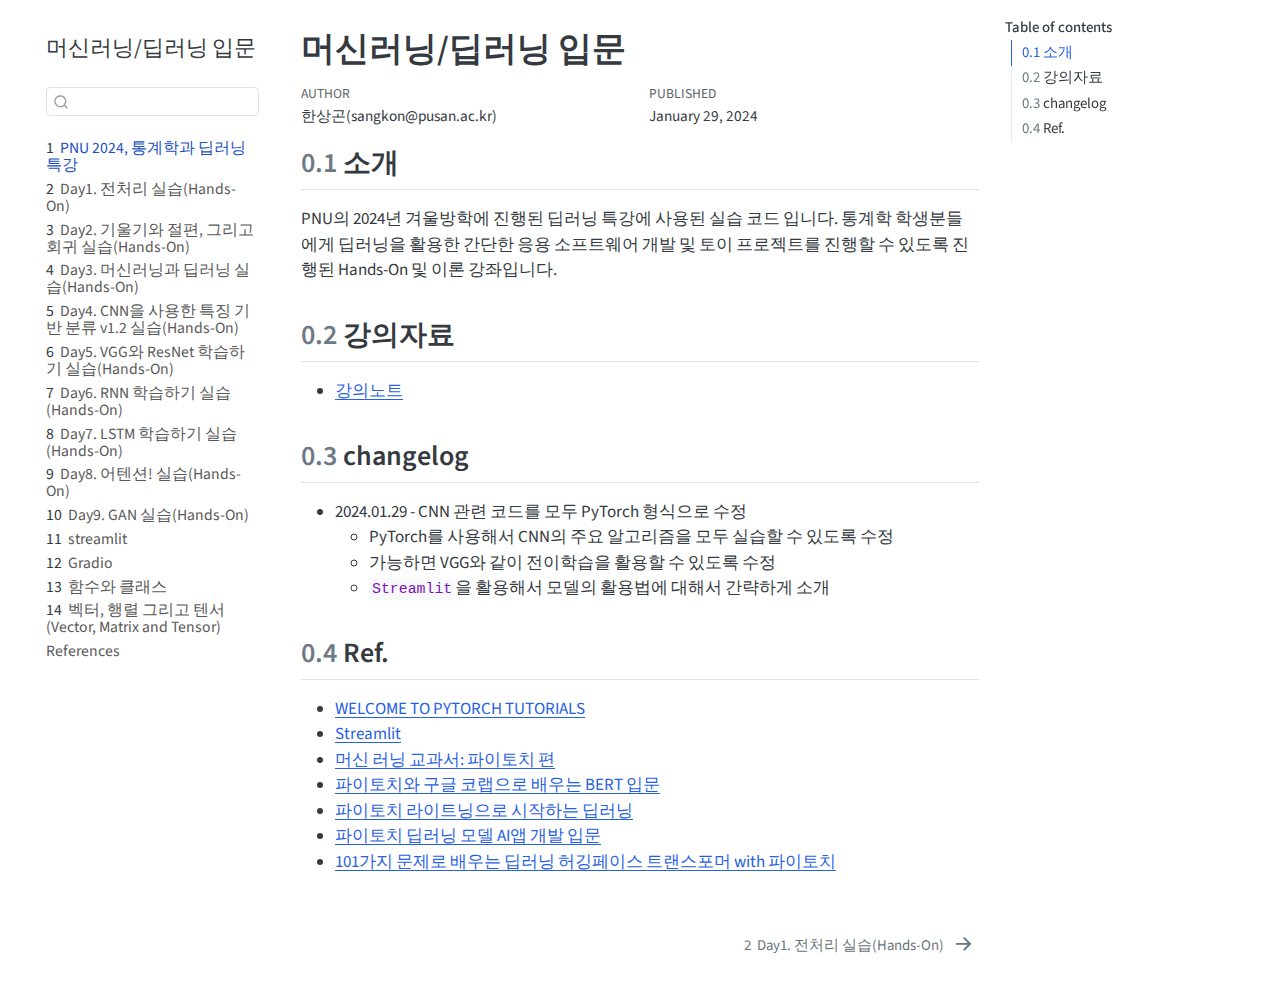
==== commit 0deb502f: "feat: 3주차" ====
--- a/docs/index.html
+++ b/docs/index.html
@@ -169,14 +169,26 @@
 </li>
         <li class="sidebar-item">
   <div class="sidebar-item-container"> 
+  <a href="./DL10.html" class="sidebar-item-text sidebar-link">
+ <span class="menu-text"><span class="chapter-number">11</span>&nbsp; <span class="chapter-title">streamlit</span></span></a>
+  </div>
+</li>
+        <li class="sidebar-item">
+  <div class="sidebar-item-container"> 
+  <a href="./DL11.html" class="sidebar-item-text sidebar-link">
+ <span class="menu-text"><span class="chapter-number">12</span>&nbsp; <span class="chapter-title">Gradio</span></span></a>
+  </div>
+</li>
+        <li class="sidebar-item">
+  <div class="sidebar-item-container"> 
   <a href="./DL00_Python.html" class="sidebar-item-text sidebar-link">
- <span class="menu-text"><span class="chapter-number">11</span>&nbsp; <span class="chapter-title">함수와 클래스</span></span></a>
+ <span class="menu-text"><span class="chapter-number">13</span>&nbsp; <span class="chapter-title">함수와 클래스</span></span></a>
   </div>
 </li>
         <li class="sidebar-item">
   <div class="sidebar-item-container"> 
   <a href="./DL00_Torch.html" class="sidebar-item-text sidebar-link">
- <span class="menu-text"><span class="chapter-number">12</span>&nbsp; <span class="chapter-title">벡터, 행렬 그리고 텐서(Vector, Matrix and Tensor)</span></span></a>
+ <span class="menu-text"><span class="chapter-number">14</span>&nbsp; <span class="chapter-title">벡터, 행렬 그리고 텐서(Vector, Matrix and Tensor)</span></span></a>
   </div>
 </li>
         <li class="sidebar-item">
